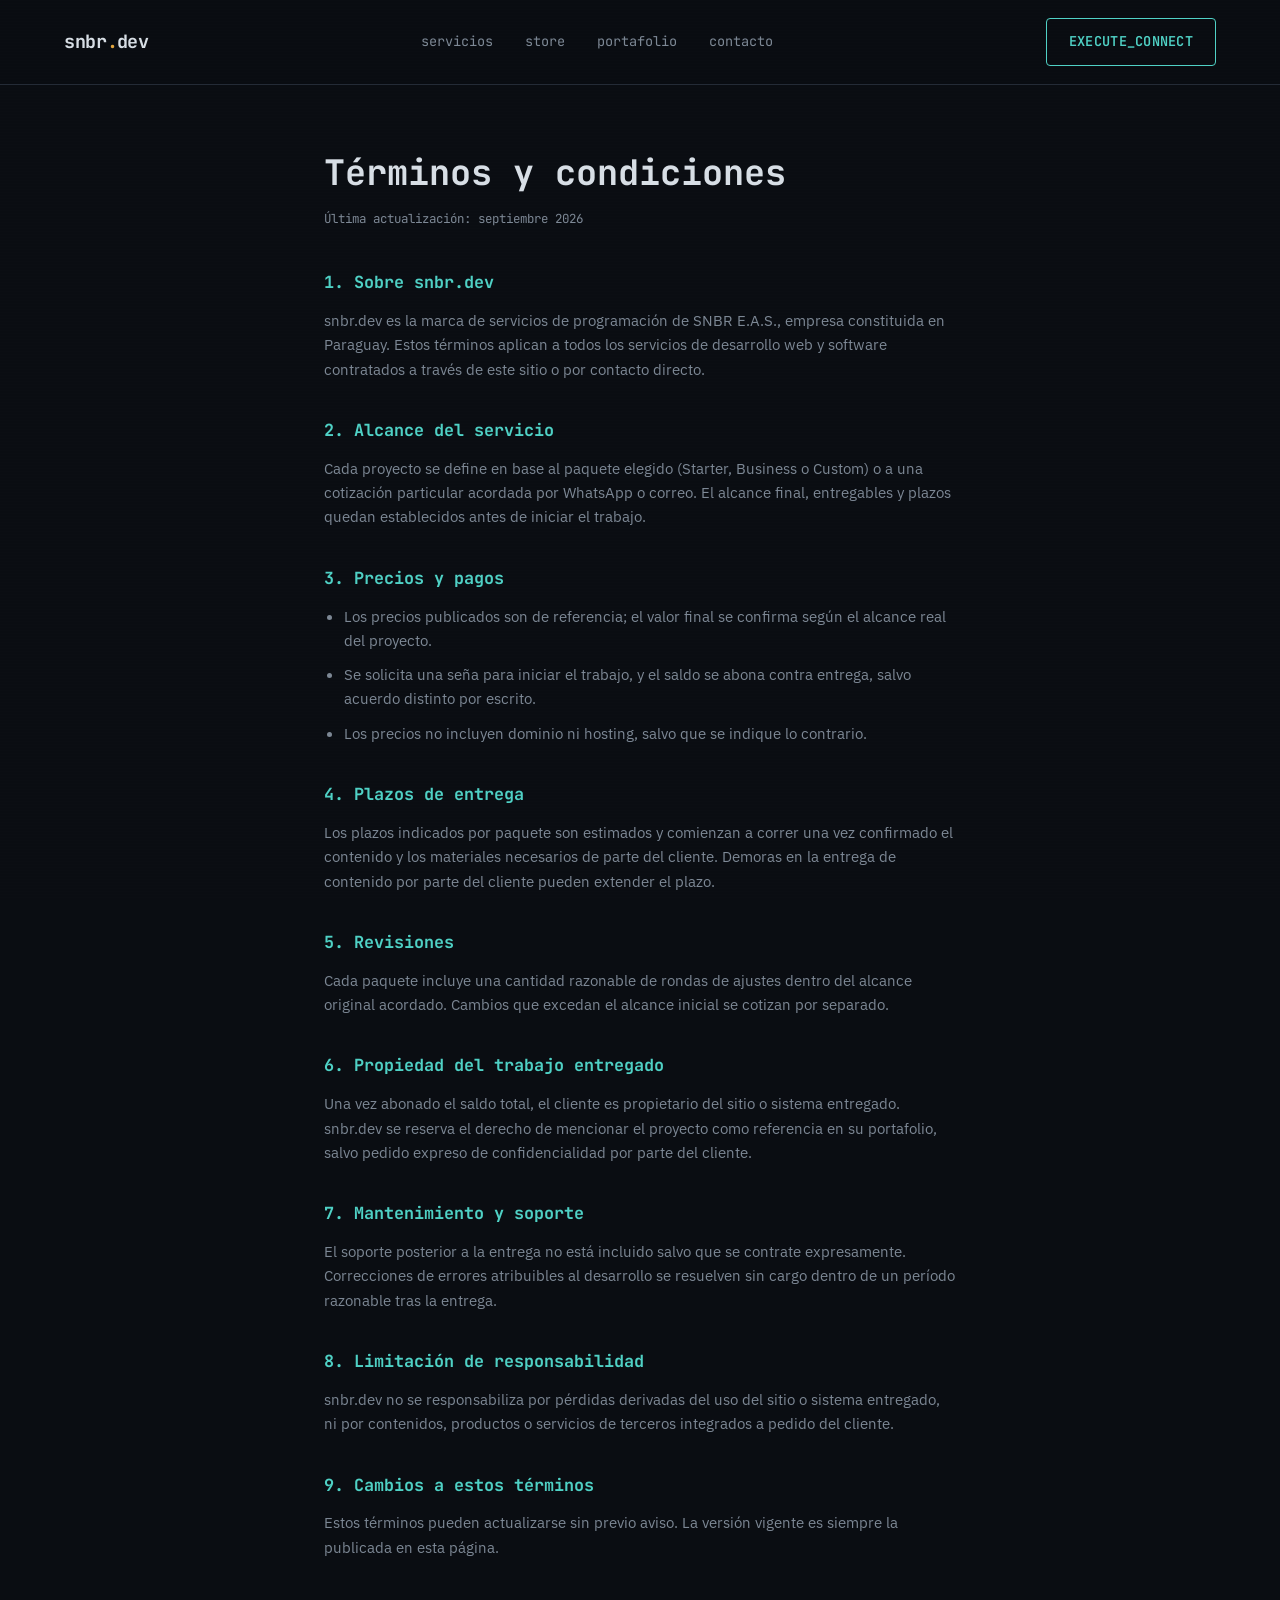
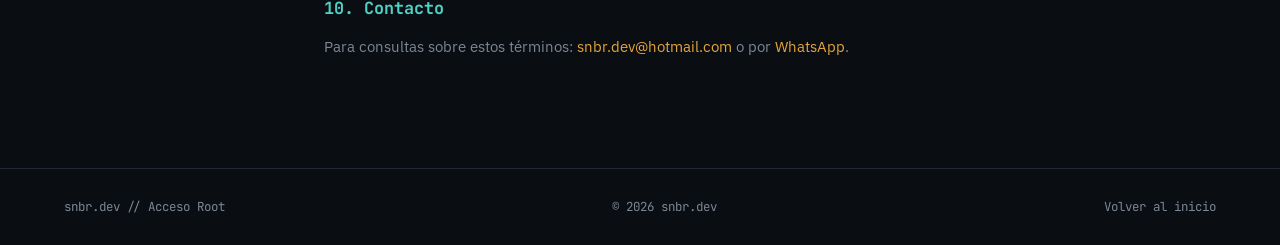
==== terms-and-conditions.html @ e6d7ee58 "agregar firma en codigo y pagina de terminos" ====
<!--
  snbr.dev
  Todos los derechos reservados.
-->
<!DOCTYPE html>
<html lang="es">
<head>
<meta charset="UTF-8">
<meta name="viewport" content="width=device-width, initial-scale=1.0">
<title>Términos y condiciones — snbr.dev</title>
<meta name="description" content="Términos y condiciones de los servicios de snbr.dev.">
<link rel="preconnect" href="https://fonts.googleapis.com">
<link rel="preconnect" href="https://fonts.gstatic.com" crossorigin>
<link href="https://fonts.googleapis.com/css2?family=JetBrains+Mono:wght@400;500;700;800&family=IBM+Plex+Sans:wght@400;500;600&display=swap" rel="stylesheet">
<link rel="stylesheet" href="style.css">
<style>
  .legal{ max-width: 760px; margin: 0 auto; padding: 60px clamp(20px,5vw,64px) 100px; }
  .legal h1{ font-family: var(--font-mono); font-size: clamp(1.6rem,3.5vw,2.2rem); margin-bottom: 8px; }
  .legal .updated{ font-family: var(--font-mono); font-size: 0.78rem; color: var(--text-dim); margin-bottom: 40px; }
  .legal h2{ font-family: var(--font-mono); font-size: 1.05rem; color: var(--accent-cyan); margin: 36px 0 12px; }
  .legal p, .legal li{ color: var(--text-dim); font-size: 0.95rem; margin-bottom: 10px; }
  .legal ul{ padding-left: 20px; margin-bottom: 10px; }
  .legal a{ color: var(--accent-amber); }
  .legal a:hover{ text-decoration: underline; }
</style>
</head>
<body>

<div class="scanline"></div>

<header class="nav" id="nav">
  <a href="/" class="nav__logo">snbr<span class="dot">.</span>dev</a>
  <nav class="nav__links" id="navLinks">
    <a href="/#servicios">servicios</a>
    <a href="/#store">store</a>
    <a href="/#portafolio">portafolio</a>
    <a href="/#contacto">contacto</a>
  </nav>
  <a href="https://wa.link/q2kxcn" target="_blank" rel="noopener" class="btn btn--ghost nav__cta">EXECUTE_CONNECT</a>
  <button class="nav__toggle" id="navToggle" aria-label="Abrir menú">
    <span></span><span></span><span></span>
  </button>
</header>

<main class="legal">
  <h1>Términos y condiciones</h1>
  <p class="updated">Última actualización: septiembre 2026</p>

  <h2>1. Sobre snbr.dev</h2>
  <p>snbr.dev es la marca de servicios de programación de SNBR E.A.S., empresa constituida en Paraguay. Estos términos aplican a todos los servicios de desarrollo web y software contratados a través de este sitio o por contacto directo.</p>

  <h2>2. Alcance del servicio</h2>
  <p>Cada proyecto se define en base al paquete elegido (Starter, Business o Custom) o a una cotización particular acordada por WhatsApp o correo. El alcance final, entregables y plazos quedan establecidos antes de iniciar el trabajo.</p>

  <h2>3. Precios y pagos</h2>
  <ul>
    <li>Los precios publicados son de referencia; el valor final se confirma según el alcance real del proyecto.</li>
    <li>Se solicita una seña para iniciar el trabajo, y el saldo se abona contra entrega, salvo acuerdo distinto por escrito.</li>
    <li>Los precios no incluyen dominio ni hosting, salvo que se indique lo contrario.</li>
  </ul>

  <h2>4. Plazos de entrega</h2>
  <p>Los plazos indicados por paquete son estimados y comienzan a correr una vez confirmado el contenido y los materiales necesarios de parte del cliente. Demoras en la entrega de contenido por parte del cliente pueden extender el plazo.</p>

  <h2>5. Revisiones</h2>
  <p>Cada paquete incluye una cantidad razonable de rondas de ajustes dentro del alcance original acordado. Cambios que excedan el alcance inicial se cotizan por separado.</p>

  <h2>6. Propiedad del trabajo entregado</h2>
  <p>Una vez abonado el saldo total, el cliente es propietario del sitio o sistema entregado. snbr.dev se reserva el derecho de mencionar el proyecto como referencia en su portafolio, salvo pedido expreso de confidencialidad por parte del cliente.</p>

  <h2>7. Mantenimiento y soporte</h2>
  <p>El soporte posterior a la entrega no está incluido salvo que se contrate expresamente. Correcciones de errores atribuibles al desarrollo se resuelven sin cargo dentro de un período razonable tras la entrega.</p>

  <h2>8. Limitación de responsabilidad</h2>
  <p>snbr.dev no se responsabiliza por pérdidas derivadas del uso del sitio o sistema entregado, ni por contenidos, productos o servicios de terceros integrados a pedido del cliente.</p>

  <h2>9. Cambios a estos términos</h2>
  <p>Estos términos pueden actualizarse sin previo aviso. La versión vigente es siempre la publicada en esta página.</p>

  <h2>10. Contacto</h2>
  <p>Para consultas sobre estos términos: <a href="mailto:snbr.dev@hotmail.com">snbr.dev@hotmail.com</a> o por <a href="https://wa.link/q2kxcn" target="_blank" rel="noopener">WhatsApp</a>.</p>
</main>

<footer class="footer">
  <span>snbr.dev // Acceso Root</span>
  <span>© 2026 snbr.dev</span>
  <a href="/">Volver al inicio</a>
</footer>

</body>
</html>
---- style.css ----
/*
  snbr.dev
  Todos los derechos reservados.
*/

/* ===== TOKENS ===== */
:root{
  --bg: #0a0d12;
  --bg-surface: #10141b;
  --bg-elevated: #161b24;
  --border: #232a35;
  --text: #d7dee5;
  --text-dim: #7c8794;
  --accent-amber: #e3a63e;
  --accent-cyan: #4fd1c5;
  --accent-red: #c4432b;
  --font-mono: 'JetBrains Mono', ui-monospace, monospace;
  --font-sans: 'IBM Plex Sans', system-ui, sans-serif;
  --radius: 4px;
  --max-w: 1120px;
}

*{ box-sizing: border-box; margin:0; padding:0; }

html{ scroll-behavior: smooth; }

body{
  background: var(--bg);
  color: var(--text);
  font-family: var(--font-sans);
  line-height: 1.6;
  overflow-x: hidden;
}

img{ max-width:100%; display:block; }

a{ color: inherit; text-decoration:none; }

::selection{ background: var(--accent-amber); color: var(--bg); }

/* subtle CRT scanline overlay */
.scanline{
  position: fixed; inset:0; pointer-events:none; z-index: 999;
  background: repeating-linear-gradient(
    to bottom,
    rgba(255,255,255,0.015) 0px,
    rgba(255,255,255,0.015) 1px,
    transparent 1px,
    transparent 3px
  );
  mix-blend-mode: overlay;
}

/* ===== NAV ===== */
.nav{
  position: sticky; top:0; z-index: 100;
  display:flex; align-items:center; justify-content:space-between;
  padding: 18px clamp(20px, 5vw, 64px);
  background: rgba(10,13,18,0.85);
  backdrop-filter: blur(8px);
  border-bottom: 1px solid var(--border);
}
.nav__logo{
  font-family: var(--font-mono); font-weight:700; font-size: 1.15rem; letter-spacing: -0.02em;
}
.nav__logo .dot{ color: var(--accent-amber); }
.nav__links{ display:flex; gap: 32px; font-family: var(--font-mono); font-size: 0.85rem; }
.nav__links a{ color: var(--text-dim); transition: color .2s; }
.nav__links a:hover{ color: var(--accent-cyan); }
.nav__cta{ font-size: 0.78rem; padding: 8px 16px; }
.nav__toggle{ display:none; flex-direction:column; gap:5px; background:none; border:none; cursor:pointer; padding: 4px; }
.nav__toggle span{ width: 22px; height: 2px; background: var(--text); display:block; }

/* ===== BUTTONS ===== */
.btn{
  font-family: var(--font-mono); font-size: 0.85rem; font-weight:600; letter-spacing: 0.02em;
  padding: 12px 22px; border-radius: var(--radius); display:inline-block;
  border: 1px solid transparent; cursor:pointer; transition: all .2s ease;
}
.btn--primary{ background: var(--accent-amber); color: #1a1204; }
.btn--primary:hover{ filter: brightness(1.1); transform: translateY(-1px); }
.btn--outline{ border-color: var(--border); color: var(--text); }
.btn--outline:hover{ border-color: var(--accent-cyan); color: var(--accent-cyan); }
.btn--ghost{ border-color: var(--accent-cyan); color: var(--accent-cyan); }
.btn--ghost:hover{ background: var(--accent-cyan); color: var(--bg); }
.btn--block{ display:block; width:100%; text-align:center; }

/* ===== HERO ===== */
.hero{
  position:relative;
  padding: clamp(60px, 10vw, 120px) clamp(20px, 5vw, 64px) 80px;
  max-width: var(--max-w); margin: 0 auto;
}
.hero__grid{
  position:absolute; inset:0; z-index:-1;
  background-image:
    linear-gradient(rgba(79,209,197,0.05) 1px, transparent 1px),
    linear-gradient(90deg, rgba(79,209,197,0.05) 1px, transparent 1px);
  background-size: 42px 42px;
  mask-image: radial-gradient(ellipse 80% 60% at 50% 0%, black 40%, transparent 100%);
}
.hero__content{ max-width: 760px; }

.terminal{
  background: var(--bg-surface);
  border: 1px solid var(--border);
  border-radius: 8px;
  overflow:hidden;
  margin-bottom: 36px;
  box-shadow: 0 0 0 1px rgba(0,0,0,0.2), 0 20px 60px -20px rgba(0,0,0,0.6);
}
.terminal__bar{
  display:flex; align-items:center; gap:8px;
  padding: 10px 14px; background: var(--bg-elevated); border-bottom: 1px solid var(--border);
}
.dot{ width:10px; height:10px; border-radius:50%; display:inline-block; }
.dot--red{ background: var(--accent-red); }
.dot--amber{ background: var(--accent-amber); }
.dot--green{ background: var(--accent-cyan); }
.terminal__title{ margin-left: 10px; font-family: var(--font-mono); font-size: 0.78rem; color: var(--text-dim); }
.terminal__body{
  padding: 20px; font-family: var(--font-mono); font-size: 0.9rem; color: var(--accent-cyan);
  min-height: 90px;
}
.cursor{ animation: blink 1s step-start infinite; color: var(--accent-amber); }
@keyframes blink{ 50%{ opacity:0; } }

.hero__title{
  font-family: var(--font-mono); font-weight: 800; letter-spacing: -0.02em;
  font-size: clamp(2rem, 5vw, 3.2rem); line-height: 1.1; margin-bottom: 20px;
}
.hero__subtitle{ font-size: 1.05rem; color: var(--text-dim); max-width: 620px; margin-bottom: 32px; }
.hero__actions{ display:flex; gap: 16px; flex-wrap: wrap; }

/* ===== SECTIONS ===== */
.section{
  padding: 90px clamp(20px, 5vw, 64px);
  max-width: var(--max-w); margin: 0 auto;
}
.section--alt{ max-width: none; background: var(--bg-surface); border-top:1px solid var(--border); border-bottom:1px solid var(--border); }
.section--alt > *{ max-width: var(--max-w); margin-left:auto; margin-right:auto; }

.eyebrow{
  font-family: var(--font-mono); font-size: 0.78rem; color: var(--accent-amber);
  letter-spacing: 0.08em; margin-bottom: 12px;
}
.section__title{
  font-family: var(--font-mono); font-weight:700; font-size: clamp(1.6rem, 3.5vw, 2.2rem);
  margin-bottom: 14px; max-width: 700px;
}
.section__lead{ color: var(--text-dim); max-width: 560px; margin-bottom: 48px; }

/* ===== CARDS ===== */
.cards{ display:grid; gap: 24px; }
.cards--3{ grid-template-columns: repeat(3, 1fr); }
.cards--2{ grid-template-columns: repeat(2, 1fr); }
.card{
  background: var(--bg-elevated); border: 1px solid var(--border); border-radius: var(--radius);
  padding: 28px; position: relative;
}
.card__index{ font-family: var(--font-mono); color: var(--accent-cyan); font-size: 0.85rem; display:block; margin-bottom: 14px; }
.card__title{ font-family: var(--font-mono); font-size: 1.05rem; margin-bottom: 12px; }
.card__text{ color: var(--text-dim); font-size: 0.92rem; }

.card--placeholder{ border-style: dashed; text-align:center; color: var(--text-dim); }
.card--placeholder .card__index{ color: var(--text-dim); }

.card--pricing{ display:flex; flex-direction:column; gap: 16px; }
.card--pricing .card__price{ font-family: var(--font-mono); font-size: 1.6rem; color: var(--accent-amber); }
.card--pricing .card__price span{ font-size: 1.9rem; }
.card__list{ list-style:none; display:flex; flex-direction:column; gap:8px; color: var(--text-dim); font-size: 0.9rem; flex-grow:1; }
.card__list li::before{ content: "›  "; color: var(--accent-cyan); }
.card--featured{ border-color: var(--accent-amber); position:relative; }
.card__badge{
  position:absolute; top:-12px; left:28px; background: var(--accent-amber); color:#1a1204;
  font-family: var(--font-mono); font-size: 0.7rem; padding: 4px 10px; border-radius: 3px; font-weight:700;
}

/* ===== CONTACT FORM ===== */
.terminal-form{ max-width: 520px; display:flex; flex-direction:column; gap: 20px; }
.field{ display:flex; flex-direction:column; gap: 8px; }
.field span{ font-family: var(--font-mono); font-size: 0.78rem; color: var(--accent-cyan); }
.field input, .field textarea{
  background: var(--bg-elevated); border: 1px solid var(--border); border-radius: var(--radius);
  padding: 12px 14px; color: var(--text); font-family: var(--font-sans); font-size: 0.95rem; resize: vertical;
}
.field input:focus, .field textarea:focus{ outline: 2px solid var(--accent-cyan); outline-offset: 1px; }

/* ===== FOOTER ===== */
.footer{
  display:flex; flex-wrap:wrap; gap: 12px; justify-content:space-between; align-items:center;
  padding: 28px clamp(20px, 5vw, 64px); font-family: var(--font-mono); font-size: 0.78rem; color: var(--text-dim);
  border-top: 1px solid var(--border);
}
.footer a:hover{ color: var(--accent-cyan); }

/* ===== RESPONSIVE ===== */
@media (max-width: 860px){
  .cards--3{ grid-template-columns: 1fr; }
  .cards--2{ grid-template-columns: 1fr; }
}

@media (max-width: 720px){
  .nav__links, .nav__cta{ display:none; }
  .nav__toggle{ display:flex; }
  .nav.is-open .nav__links{
    display:flex; flex-direction:column; position:absolute; top:100%; left:0; right:0;
    background: var(--bg-surface); padding: 20px; border-bottom: 1px solid var(--border); gap: 16px;
  }
  .nav.is-open .nav__cta{ display:none; }
}

@media (prefers-reduced-motion: reduce){
  html{ scroll-behavior:auto; }
  .cursor{ animation:none; }
}
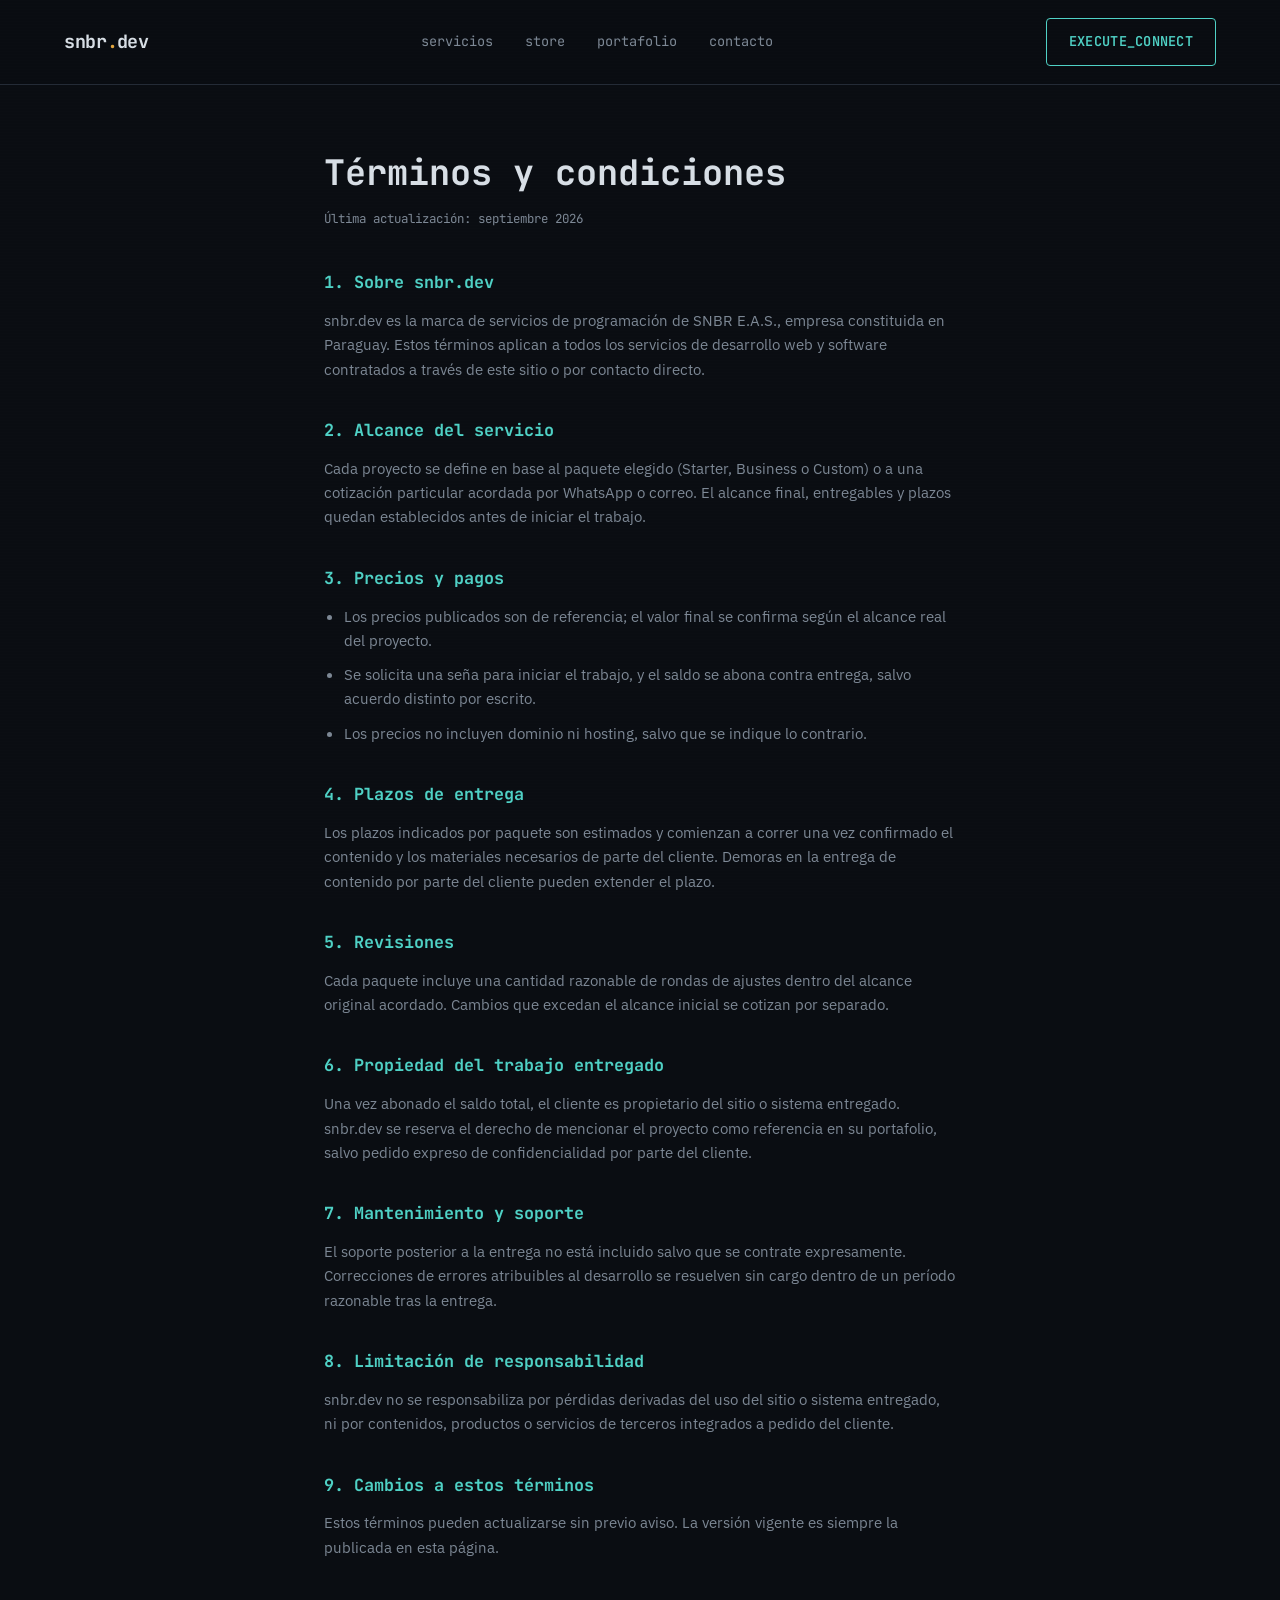
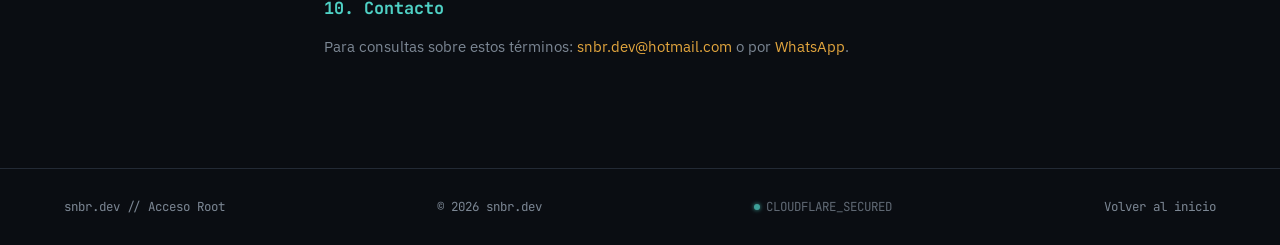
==== commit fac6e968: "Preparar sitio para lanzamiento: SEO, favicon y fix de WhatsApp - Acotar servicios visibles a pagina" ====
--- a/terms-and-conditions.html
+++ b/terms-and-conditions.html
@@ -9,6 +9,11 @@
 <meta name="viewport" content="width=device-width, initial-scale=1.0">
 <title>Términos y condiciones — snbr.dev</title>
 <meta name="description" content="Términos y condiciones de los servicios de snbr.dev.">
+<link rel="icon" href="favicon.svg" type="image/svg+xml">
+<link rel="icon" href="favicon-32.png" sizes="32x32" type="image/png">
+<link rel="apple-touch-icon" href="apple-touch-icon.png">
+<link rel="canonical" href="https://www.snbr.dev/terms-and-conditions.html">
+<meta name="robots" content="noindex, follow">
 <link rel="preconnect" href="https://fonts.googleapis.com">
 <link rel="preconnect" href="https://fonts.gstatic.com" crossorigin>
 <link href="https://fonts.googleapis.com/css2?family=JetBrains+Mono:wght@400;500;700;800&family=IBM+Plex+Sans:wght@400;500;600&display=swap" rel="stylesheet">
@@ -84,6 +89,7 @@
 <footer class="footer">
   <span>snbr.dev // Acceso Root</span>
   <span>© 2026 snbr.dev</span>
+  <span class="footer__badge"><span class="dot dot--green"></span>CLOUDFLARE_SECURED</span>
   <a href="/">Volver al inicio</a>
 </footer>
 
--- a/style.css
+++ b/style.css
@@ -154,6 +154,7 @@
 .cards{ display:grid; gap: 24px; }
 .cards--3{ grid-template-columns: repeat(3, 1fr); }
 .cards--2{ grid-template-columns: repeat(2, 1fr); }
+.cards--1{ grid-template-columns: 1fr; max-width: 420px; }
 .card{
   background: var(--bg-elevated); border: 1px solid var(--border); border-radius: var(--radius);
   padding: 28px; position: relative;
@@ -193,6 +194,8 @@
   border-top: 1px solid var(--border);
 }
 .footer a:hover{ color: var(--accent-cyan); }
+.footer__badge{ display:inline-flex; align-items:center; gap:6px; opacity:0.75; }
+.footer__badge .dot{ width:6px; height:6px; box-shadow: 0 0 4px var(--accent-cyan); }
 
 /* ===== RESPONSIVE ===== */
 @media (max-width: 860px){
